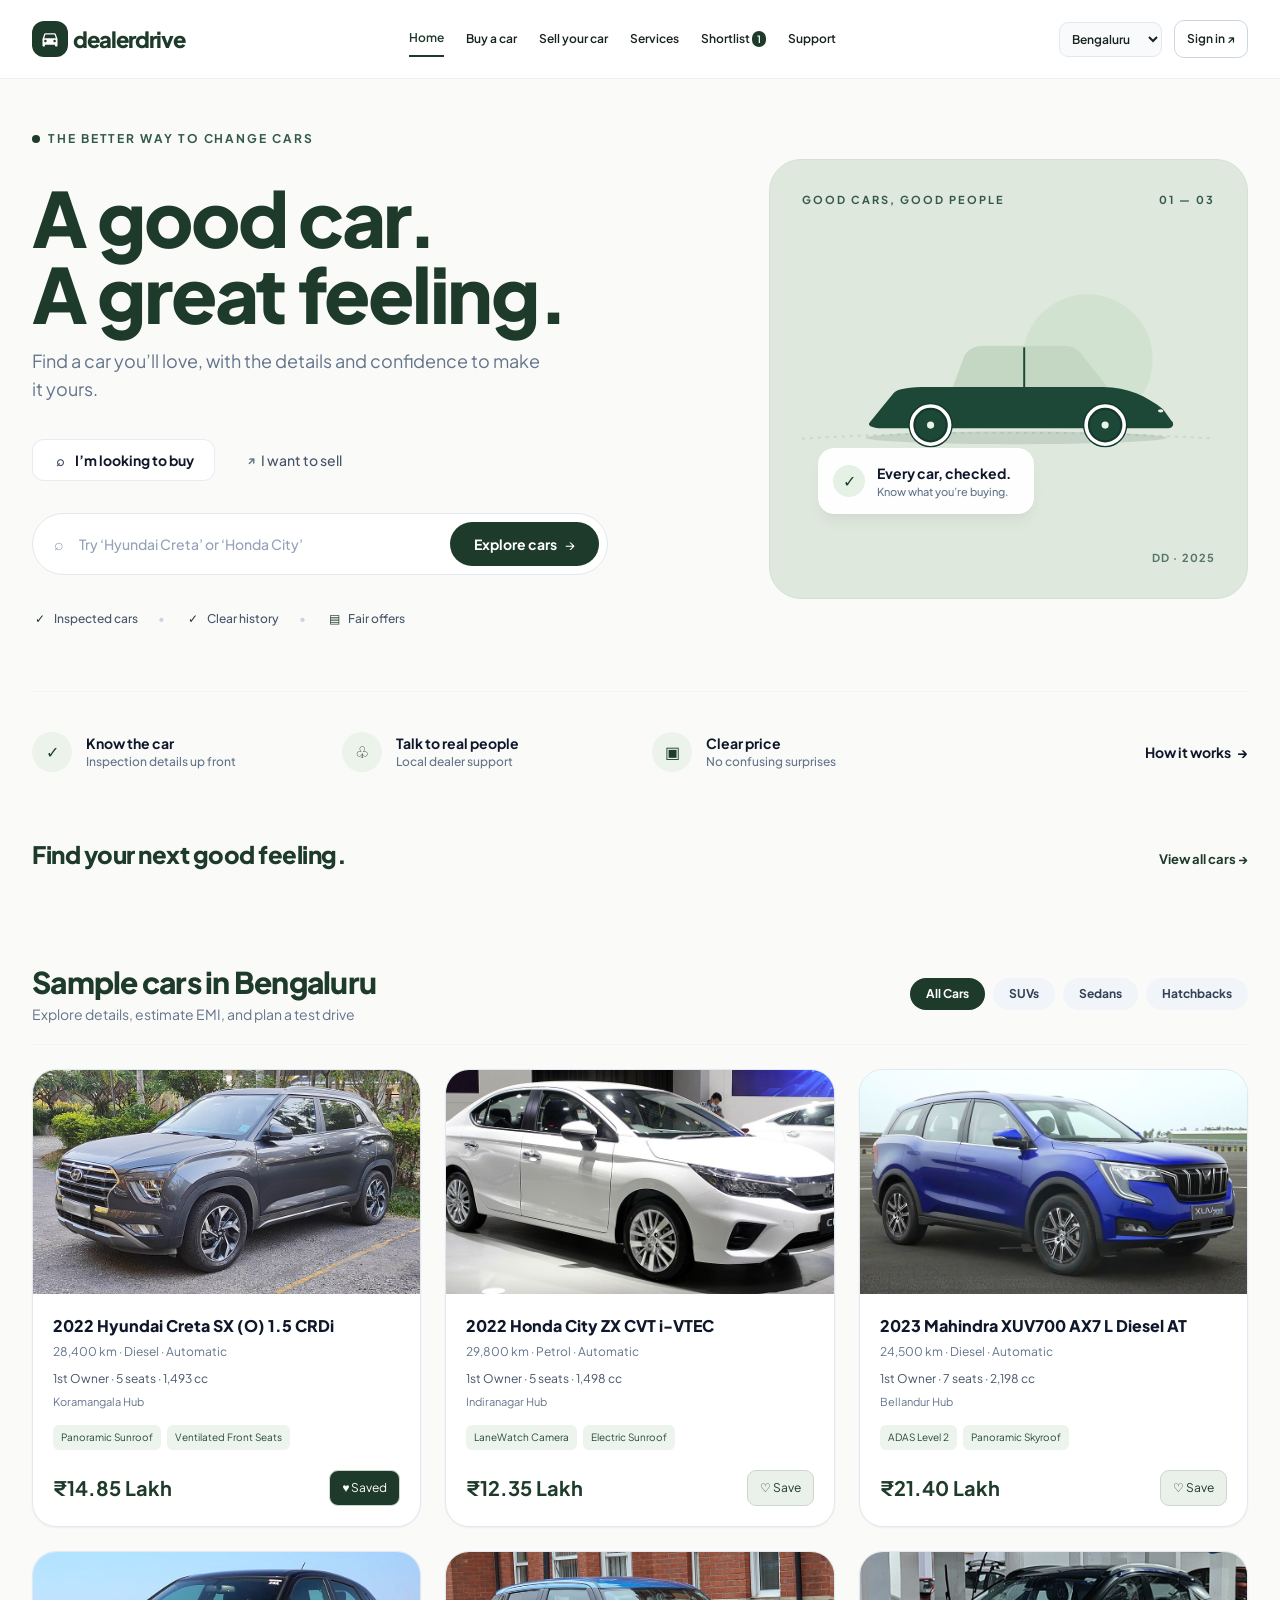
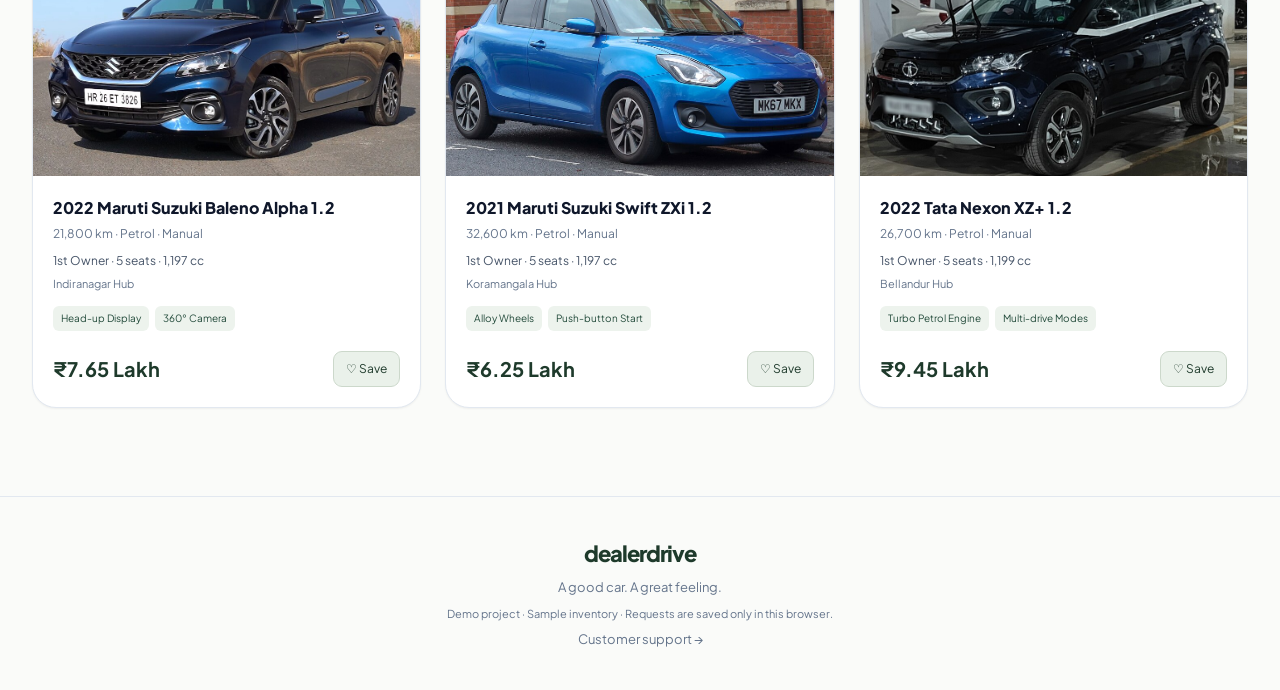
==== index.html @ 67813353 "Add DealerDrive website with vehicle inventory and photo galleries" ====
<!DOCTYPE html>
<html lang="en"><head><meta charset="UTF-8"><meta name="viewport" content="width=device-width, initial-scale=1.0"><title>A good car. A great feeling. — DealerDrive</title>
<link rel="stylesheet" href="css/utilities.css">
<link rel="preconnect" href="https://fonts.googleapis.com"><link href="https://fonts.googleapis.com/css2?family=Plus+Jakarta+Sans:wght@400;500;600;700;800&display=swap" rel="stylesheet">
<link rel="stylesheet" href="css/shared.css"><link rel="stylesheet" href="css/index.css">
<script defer src="js/data.js"></script><script defer src="js/shared.js"></script><script defer src="js/catalog.js"></script><script defer src="js/index.js"></script></head>
<body data-page="index"><a class="skip-link" href="#main">Skip to content</a><header class="site-header"><div class="header-inner"><a class="brand" href="index.html"><span class="brand-icon"><svg class="w-5 h-5 fill-current" viewBox="0 0 24 24">
            <path d="M18.92 6.01C18.72 5.42 18.16 5 17.5 5h-11c-.66 0-1.21.42-1.42 1.01L3 12v8c0 .55.45 1 1 1h1c.55 0 1-.45 1-1v-1h12v1c0 .55.45 1 1 1h1c.55 0 1-.45 1-1v-8l-2.08-5.99zM6.5 16c-.83 0-1.5-.67-1.5-1.5S5.67 13 6.5 13s1.5.67 1.5 1.5S7.33 16 6.5 16zm11 0c-.83 0-1.5-.67-1.5-1.5s.67-1.5 1.5-1.5 1.5.67 1.5 1.5-.67 1.5-1.5 1.5zM5 11l1.5-4.5h11L19 11H5z"/>
          </svg></span> dealerdrive</a><button id="menuToggle" class="menu-toggle" aria-label="Toggle navigation" aria-controls="mainNav" aria-expanded="false">☰</button><nav id="mainNav" aria-label="Main navigation"><a href="index.html" aria-current="page" >Home</a><a href="buy.html" >Buy a car</a><a href="sell.html" >Sell your car</a><a href="services.html" >Services</a><a href="shortlist.html" >Shortlist <span id="shortlistBadge">0</span></a><a href="support.html" >Support</a></nav><div class="header-actions"><label class="city-label"><span class="sr-only">Your city</span><select id="citySelect"><option>Bengaluru</option><option>Pune</option><option>Mumbai</option><option>Delhi NCR</option><option>Hyderabad</option></select></label><a class="profile-link" href="sign-in.html" id="profileLink">Sign in ↗</a></div></div></header>
<main id="main" class="flex-1 max-w-7xl w-full mx-auto px-4 sm:px-6 lg:px-8 py-8 sm:py-12 space-y-12 sm:space-y-16"><section id="heroSection" class="grid grid-cols-1 lg:grid-cols-12 gap-8 lg:gap-12 items-center">
    <div class="lg:col-span-7 space-y-6 sm:space-y-8">
      <div class="flex items-center gap-2 text-xs font-bold tracking-[0.16em] text-[#345A4B] uppercase">
        <span class="w-2 h-2 rounded-full bg-forest"></span>
        <span>THE BETTER WAY TO CHANGE CARS</span>
      </div>
      <div class="space-y-1">
        <h1 class="text-5xl sm:text-7xl lg:text-[76px] font-extrabold tracking-[-0.03em] text-forest leading-[1.05]">
          A good car.<br>A great feeling.
        </h1>
        <p class="text-slate-500 text-base sm:text-lg max-w-lg pt-3 font-normal leading-relaxed">
          Find a car you’ll love, with the details and confidence to make it yours.
        </p>
      </div>
      <div class="flex items-center gap-3 pt-1">
        <button id="pillBuy" data-href="buy.html" class="px-5 py-2.5 rounded-xl text-xs sm:text-sm font-bold bg-white text-slate-900 border border-slate-200/80 shadow-xs flex items-center gap-2 transition-all">
          <i data-lucide="search" class="w-3.5 h-3.5 text-slate-600"></i>
          <span>I’m looking to buy</span>
        </button>
        <button id="pillSell" data-href="sell.html" class="px-5 py-2.5 rounded-xl text-xs sm:text-sm font-medium text-slate-600 hover:text-slate-900 hover:bg-slate-100/80 flex items-center gap-1.5 transition-all">
          <span class="text-xs font-bold text-slate-500">↗</span>
          <span>I want to sell</span>
        </button>
      </div>
      <div class="max-w-xl">
        <div class="relative bg-white border border-slate-200 rounded-full p-2 pl-4 flex items-center shadow-xs focus-within:ring-2 focus-within:ring-forest/20 focus-within:border-forest transition-all">
          <i data-lucide="search" class="w-5 h-5 text-slate-400 mr-2.5 shrink-0"></i>
          <input type="text" id="heroSearchInput" placeholder="Try ‘Hyundai Creta’ or ‘Honda City’" class="w-full text-xs sm:text-sm bg-transparent outline-none placeholder:text-slate-400 text-slate-800 font-medium">
          <button data-action="executeSearch" class="bg-forest hover:bg-forest-dark text-white text-xs sm:text-sm font-bold px-5 sm:px-6 py-2.5 sm:py-3 rounded-full flex items-center gap-2 shrink-0 transition-all shadow-xs">
            <span>Explore cars</span>
            <span class="text-sm font-normal">→</span>
          </button>
        </div>
      </div>
      <div class="flex flex-wrap items-center gap-3 sm:gap-5 text-xs font-medium text-slate-600 pt-1">
        <div class="flex items-center gap-1.5"><i data-lucide="check-circle-2" class="w-4 h-4 text-forest"></i><span>Inspected cars</span></div>
        <span class="text-slate-300">•</span>
        <div class="flex items-center gap-1.5"><i data-lucide="check-circle-2" class="w-4 h-4 text-forest"></i><span>Clear history</span></div>
        <span class="text-slate-300">•</span>
        <div class="flex items-center gap-1.5"><i data-lucide="file-text" class="w-4 h-4 text-forest"></i><span>Fair offers</span></div>
      </div>
    </div>
    <div class="lg:col-span-5">
      <div class="relative bg-[#DEE8DD] rounded-[32px] p-6 sm:p-8 flex flex-col justify-between min-h-[380px] sm:min-h-[440px] overflow-hidden shadow-xs border border-[#D5E1D4]">
        <div class="flex items-center justify-between text-[11px] font-bold tracking-[0.18em] text-[#34594A] uppercase relative z-10">
          <span>GOOD CARS, GOOD PEOPLE</span>
          <span>01 — 03</span>
        </div>
        <div class="my-auto relative flex items-center justify-center py-6">
          <svg viewBox="0 0 520 280" class="w-full max-w-[480px] h-auto drop-shadow-xs" fill="none" xmlns="http://www.w3.org/2000/svg">
            <circle cx="360" cy="115" r="82" fill="#D2E2D1" />
            <path d="M0 215 Q260 200 520 215" stroke="#CBDAC9" stroke-width="2.5" stroke-dasharray="4 6" />
            <ellipse cx="270" cy="214" rx="190" ry="8" fill="#14382C" fill-opacity="0.12" />
            <path d="M85 195 L115 158 C120 152 135 150 160 150 L380 150 C410 150 435 162 455 178 L465 192 C470 196 468 202 460 202 L100 202 C90 202 82 199 85 195 Z" fill="#1D4838"/>
            <path d="M190 150 L205 110 C210 102 218 98 230 98 L330 98 C342 98 350 104 355 112 L385 150 Z" fill="#C4D7C3"/>
            <line x1="280" y1="100" x2="280" y2="150" stroke="#1D4838" stroke-width="2.5" />
            <ellipse cx="452" cy="180" rx="3.5" ry="2" fill="#E8F4E7" />
            <g transform="translate(162, 198)"><circle cx="0" cy="0" r="28" fill="#14382C" /><circle cx="0" cy="0" r="24" stroke="#FFFFFF" stroke-width="4.5" fill="none" /><circle cx="0" cy="0" r="19" fill="#1D4838" /><circle cx="0" cy="0" r="4.5" fill="#E8F4E7" /></g>
            <g transform="translate(382, 198)"><circle cx="0" cy="0" r="28" fill="#14382C" /><circle cx="0" cy="0" r="24" stroke="#FFFFFF" stroke-width="4.5" fill="none" /><circle cx="0" cy="0" r="19" fill="#1D4838" /><circle cx="0" cy="0" r="4.5" fill="#E8F4E7" /></g>
          </svg>
          <div class="absolute -bottom-2 sm:bottom-0 left-1 sm:left-4 bg-white/95 backdrop-blur-md rounded-2xl p-3 sm:p-3.5 shadow-lg shadow-black/5 border border-white flex items-center gap-3">
            <div class="w-8 h-8 rounded-full bg-[#E5F1E5] text-forest flex items-center justify-center shrink-0">
              <i data-lucide="check" class="w-4 h-4 stroke-[2.5]"></i>
            </div>
            <div class="pr-2">
              <div class="text-xs sm:text-sm font-bold text-slate-900 leading-tight">Every car, checked.</div>
              <div class="text-[11px] text-slate-500 font-medium leading-tight mt-0.5">Know what you’re buying.</div>
            </div>
          </div>
        </div>
        <div class="text-right text-[11px] font-bold tracking-widest text-[#34594A]/80 uppercase relative z-10">DD · 2025</div>
      </div>
    </div>
  </section><section class="border-t border-slate-100 pt-8 sm:pt-10">
    <div class="grid grid-cols-1 sm:grid-cols-2 lg:grid-cols-4 gap-6 items-center">
      <div class="flex items-center gap-3.5">
        <div class="w-10 h-10 rounded-full bg-[#EBF3EB] text-forest flex items-center justify-center shrink-0"><i data-lucide="check-circle" class="w-5 h-5 stroke-[2]"></i></div>
        <div><h4 class="text-sm font-bold text-slate-900 leading-snug">Know the car</h4><p class="text-xs text-slate-500 font-medium">Inspection details up front</p></div>
      </div>
      <div class="flex items-center gap-3.5">
        <div class="w-10 h-10 rounded-full bg-[#EBF3EB] text-forest flex items-center justify-center shrink-0"><i data-lucide="users" class="w-5 h-5 stroke-[2]"></i></div>
        <div><h4 class="text-sm font-bold text-slate-900 leading-snug">Talk to real people</h4><p class="text-xs text-slate-500 font-medium">Local dealer support</p></div>
      </div>
      <div class="flex items-center gap-3.5">
        <div class="w-10 h-10 rounded-full bg-[#EBF3EB] text-forest flex items-center justify-center shrink-0"><i data-lucide="wallet" class="w-5 h-5 stroke-[2]"></i></div>
        <div><h4 class="text-sm font-bold text-slate-900 leading-snug">Clear price</h4><p class="text-xs text-slate-500 font-medium">No confusing surprises</p></div>
      </div>
      <div class="lg:text-right">
        <button data-href="services.html" class="inline-flex items-center gap-1.5 text-xs sm:text-sm font-bold text-slate-900 hover:text-forest group cursor-pointer bg-transparent border-none">
          <span>How it works</span><span class="group-hover:translate-x-1 transition-transform">→</span>
        </button>
      </div>
    </div>
  </section><div class="section-heading"><h2>Find your next good feeling.</h2><a href="buy.html">View all cars →</a></div><section id="inventorySection" class="space-y-6 pt-4">
    <div class="flex flex-col md:flex-row md:items-center justify-between gap-4 border-b border-slate-100 pb-5">
      <div>
        <h2 class="text-2xl sm:text-3xl font-extrabold text-forest tracking-tight" id="catalogHeaderTitle">Sample cars in Bengaluru</h2>
        <p class="text-xs sm:text-sm text-slate-500 mt-1">Explore details, estimate EMI, and plan a test drive</p>
      </div>
      <div class="flex flex-wrap items-center gap-2">
        <button data-filter="All" class="body-filter-btn px-4 py-2 rounded-full text-xs font-bold bg-forest text-white transition-all shadow-xs" data-type="All">All Cars</button>
        <button data-filter="SUV" class="body-filter-btn px-4 py-2 rounded-full text-xs font-semibold bg-slate-100 text-slate-700 hover:bg-slate-200 transition-all" data-type="SUV">SUVs</button>
        <button data-filter="Sedan" class="body-filter-btn px-4 py-2 rounded-full text-xs font-semibold bg-slate-100 text-slate-700 hover:bg-slate-200 transition-all" data-type="Sedan">Sedans</button>
        <button data-filter="Hatchback" class="body-filter-btn px-4 py-2 rounded-full text-xs font-semibold bg-slate-100 text-slate-700 hover:bg-slate-200 transition-all" data-type="Hatchback">Hatchbacks</button>
      </div>
    </div>
    <div id="carsGrid" class="grid grid-cols-1 sm:grid-cols-2 lg:grid-cols-3 gap-6">
      <!-- Rendered by JavaScript -->
    </div>
  </section></main>
<footer><a class="brand" href="index.html">dealerdrive</a><p>A good car. A great feeling.</p><p class="demo-note">Demo project · Sample inventory · Requests are saved only in this browser.</p><a href="support.html">Customer support →</a></footer><div id="toastNotification" role="status" aria-live="polite" hidden></div></body></html>
---- css/utilities.css ----
/* Static utility CSS from the supplied design. */
*, ::before, ::after{--tw-border-spacing-x:0;--tw-border-spacing-y:0;--tw-translate-x:0;--tw-translate-y:0;--tw-rotate:0;--tw-skew-x:0;--tw-skew-y:0;--tw-scale-x:1;--tw-scale-y:1;--tw-pan-x: ;--tw-pan-y: ;--tw-pinch-zoom: ;--tw-scroll-snap-strictness:proximity;--tw-gradient-from-position: ;--tw-gradient-via-position: ;--tw-gradient-to-position: ;--tw-ordinal: ;--tw-slashed-zero: ;--tw-numeric-figure: ;--tw-numeric-spacing: ;--tw-numeric-fraction: ;--tw-ring-inset: ;--tw-ring-offset-width:0px;--tw-ring-offset-color:#fff;--tw-ring-color:rgb(59 130 246 / 0.5);--tw-ring-offset-shadow:0 0 #0000;--tw-ring-shadow:0 0 #0000;--tw-shadow:0 0 #0000;--tw-shadow-colored:0 0 #0000;--tw-blur: ;--tw-brightness: ;--tw-contrast: ;--tw-grayscale: ;--tw-hue-rotate: ;--tw-invert: ;--tw-saturate: ;--tw-sepia: ;--tw-drop-shadow: ;--tw-backdrop-blur: ;--tw-backdrop-brightness: ;--tw-backdrop-contrast: ;--tw-backdrop-grayscale: ;--tw-backdrop-hue-rotate: ;--tw-backdrop-invert: ;--tw-backdrop-opacity: ;--tw-backdrop-saturate: ;--tw-backdrop-sepia: ;--tw-contain-size: ;--tw-contain-layout: ;--tw-contain-paint: ;--tw-contain-style: }
::backdrop{--tw-border-spacing-x:0;--tw-border-spacing-y:0;--tw-translate-x:0;--tw-translate-y:0;--tw-rotate:0;--tw-skew-x:0;--tw-skew-y:0;--tw-scale-x:1;--tw-scale-y:1;--tw-pan-x: ;--tw-pan-y: ;--tw-pinch-zoom: ;--tw-scroll-snap-strictness:proximity;--tw-gradient-from-position: ;--tw-gradient-via-position: ;--tw-gradient-to-position: ;--tw-ordinal: ;--tw-slashed-zero: ;--tw-numeric-figure: ;--tw-numeric-spacing: ;--tw-numeric-fraction: ;--tw-ring-inset: ;--tw-ring-offset-width:0px;--tw-ring-offset-color:#fff;--tw-ring-color:rgb(59 130 246 / 0.5);--tw-ring-offset-shadow:0 0 #0000;--tw-ring-shadow:0 0 #0000;--tw-shadow:0 0 #0000;--tw-shadow-colored:0 0 #0000;--tw-blur: ;--tw-brightness: ;--tw-contrast: ;--tw-grayscale: ;--tw-hue-rotate: ;--tw-invert: ;--tw-saturate: ;--tw-sepia: ;--tw-drop-shadow: ;--tw-backdrop-blur: ;--tw-backdrop-brightness: ;--tw-backdrop-contrast: ;--tw-backdrop-grayscale: ;--tw-backdrop-hue-rotate: ;--tw-backdrop-invert: ;--tw-backdrop-opacity: ;--tw-backdrop-saturate: ;--tw-backdrop-sepia: ;--tw-contain-size: ;--tw-contain-layout: ;--tw-contain-paint: ;--tw-contain-style: }
*,::after,::before{box-sizing:border-box;border-width:0;border-style:solid;border-color:#e5e7eb}
::after,::before{--tw-content:''}
:host,html{line-height:1.5;-webkit-text-size-adjust:100%;-moz-tab-size:4;tab-size:4;font-family:"Plus Jakarta Sans", sans-serif;font-feature-settings:normal;font-variation-settings:normal;-webkit-tap-highlight-color:transparent}
body{margin:0;line-height:inherit}
hr{height:0;color:inherit;border-top-width:1px}
abbr:where([title]){-webkit-text-decoration:underline dotted;text-decoration:underline dotted}
h1,h2,h3,h4,h5,h6{font-size:inherit;font-weight:inherit}
a{color:inherit;text-decoration:inherit}
b,strong{font-weight:bolder}
code,kbd,pre,samp{font-family:ui-monospace, SFMono-Regular, Menlo, Monaco, Consolas, "Liberation Mono", "Courier New", monospace;font-feature-settings:normal;font-variation-settings:normal;font-size:1em}
small{font-size:80%}
sub,sup{font-size:75%;line-height:0;position:relative;vertical-align:baseline}
sub{bottom:-.25em}
sup{top:-.5em}
table{text-indent:0;border-color:inherit;border-collapse:collapse}
button,input,optgroup,select,textarea{font-family:inherit;font-feature-settings:inherit;font-variation-settings:inherit;font-size:100%;font-weight:inherit;line-height:inherit;letter-spacing:inherit;color:inherit;margin:0;padding:0}
button,select{text-transform:none}
button,input:where([type=button]),input:where([type=reset]),input:where([type=submit]){-webkit-appearance:button;background-color:transparent;background-image:none}
:-moz-focusring{outline:auto}
:-moz-ui-invalid{box-shadow:none}
progress{vertical-align:baseline}
::-webkit-inner-spin-button,::-webkit-outer-spin-button{height:auto}
[type=search]{-webkit-appearance:textfield;outline-offset:-2px}
::-webkit-search-decoration{-webkit-appearance:none}
::-webkit-file-upload-button{-webkit-appearance:button;font:inherit}
summary{display:list-item}
blockquote,dd,dl,figure,h1,h2,h3,h4,h5,h6,hr,p,pre{margin:0}
fieldset{margin:0;padding:0}
legend{padding:0}
menu,ol,ul{list-style:none;margin:0;padding:0}
dialog{padding:0}
textarea{resize:vertical}
input::placeholder,textarea::placeholder{opacity:1;color:#9ca3af}
[role=button],button{cursor:pointer}
:disabled{cursor:default}
audio,canvas,embed,iframe,img,object,svg,video{display:block;vertical-align:middle}
img,video{max-width:100%;height:auto}
[hidden]:where(:not([hidden=until-found])){display:none}
.sr-only{position:absolute;width:1px;height:1px;padding:0;margin:-1px;overflow:hidden;clip:rect(0, 0, 0, 0);white-space:nowrap;border-width:0}
.absolute{position:absolute}
.relative{position:relative}
.-bottom-2{bottom:-0.5rem}
.left-1{left:0.25rem}
.z-10{z-index:10}
.mx-auto{margin-left:auto;margin-right:auto}
.my-auto{margin-top:auto;margin-bottom:auto}
.mr-2\.5{margin-right:0.625rem}
.mt-0\.5{margin-top:0.125rem}
.mt-1{margin-top:0.25rem}
.mt-1\.5{margin-top:0.375rem}
.flex{display:flex}
.inline-flex{display:inline-flex}
.grid{display:grid}
.h-10{height:2.5rem}
.h-2{height:0.5rem}
.h-3\.5{height:0.875rem}
.h-4{height:1rem}
.h-5{height:1.25rem}
.h-8{height:2rem}
.h-auto{height:auto}
.min-h-\[380px\]{min-height:380px}
.w-10{width:2.5rem}
.w-2{width:0.5rem}
.w-3\.5{width:0.875rem}
.w-4{width:1rem}
.w-5{width:1.25rem}
.w-8{width:2rem}
.w-full{width:100%}
.max-w-7xl{max-width:80rem}
.max-w-\[480px\]{max-width:480px}
.max-w-lg{max-width:32rem}
.max-w-xl{max-width:36rem}
.flex-1{flex:1 1 0%}
.shrink-0{flex-shrink:0}
.cursor-pointer{cursor:pointer}
.grid-cols-1{grid-template-columns:repeat(1, minmax(0, 1fr))}
.flex-col{flex-direction:column}
.flex-wrap{flex-wrap:wrap}
.items-center{align-items:center}
.justify-center{justify-content:center}
.justify-between{justify-content:space-between}
.gap-1\.5{gap:0.375rem}
.gap-2{gap:0.5rem}
.gap-3{gap:0.75rem}
.gap-3\.5{gap:0.875rem}
.gap-4{gap:1rem}
.gap-6{gap:1.5rem}
.gap-8{gap:2rem}
.space-y-1 > :not([hidden]) ~ :not([hidden]){--tw-space-y-reverse:0;margin-top:calc(0.25rem * calc(1 - var(--tw-space-y-reverse)));margin-bottom:calc(0.25rem * var(--tw-space-y-reverse))}
.space-y-12 > :not([hidden]) ~ :not([hidden]){--tw-space-y-reverse:0;margin-top:calc(3rem * calc(1 - var(--tw-space-y-reverse)));margin-bottom:calc(3rem * var(--tw-space-y-reverse))}
.space-y-6 > :not([hidden]) ~ :not([hidden]){--tw-space-y-reverse:0;margin-top:calc(1.5rem * calc(1 - var(--tw-space-y-reverse)));margin-bottom:calc(1.5rem * var(--tw-space-y-reverse))}
.overflow-hidden{overflow:hidden}
.rounded-2xl{border-radius:1rem}
.rounded-\[32px\]{border-radius:32px}
.rounded-full{border-radius:9999px}
.rounded-xl{border-radius:0.75rem}
.rounded-\[24px\]{border-radius:24px}
.border{border-width:1px}
.border-b{border-bottom-width:1px}
.border-t{border-top-width:1px}
.border-none{border-style:none}
.border-\[\#D5E1D4\]{--tw-border-opacity:1;border-color:rgb(213 225 212 / var(--tw-border-opacity, 1))}
.border-slate-100{--tw-border-opacity:1;border-color:rgb(241 245 249 / var(--tw-border-opacity, 1))}
.border-slate-200{--tw-border-opacity:1;border-color:rgb(226 232 240 / var(--tw-border-opacity, 1))}
.border-slate-200\/80{border-color:rgb(226 232 240 / 0.8)}
.border-white{--tw-border-opacity:1;border-color:rgb(255 255 255 / var(--tw-border-opacity, 1))}
.bg-\[\#DEE8DD\]{--tw-bg-opacity:1;background-color:rgb(222 232 221 / var(--tw-bg-opacity, 1))}
.bg-\[\#E5F1E5\]{--tw-bg-opacity:1;background-color:rgb(229 241 229 / var(--tw-bg-opacity, 1))}
.bg-\[\#EBF3EB\]{--tw-bg-opacity:1;background-color:rgb(235 243 235 / var(--tw-bg-opacity, 1))}
.bg-forest{--tw-bg-opacity:1;background-color:rgb(30 58 43 / var(--tw-bg-opacity, 1))}
.bg-slate-100{--tw-bg-opacity:1;background-color:rgb(241 245 249 / var(--tw-bg-opacity, 1))}
.bg-transparent{background-color:transparent}
.bg-white{--tw-bg-opacity:1;background-color:rgb(255 255 255 / var(--tw-bg-opacity, 1))}
.bg-white\/95{background-color:rgb(255 255 255 / 0.95)}
.stroke-\[2\.5\]{stroke-width:2.5}
.stroke-\[2\]{stroke-width:2}
.p-2{padding:0.5rem}
.p-3{padding:0.75rem}
.p-6{padding:1.5rem}
.p-5{padding:1.25rem}
.px-4{padding-left:1rem;padding-right:1rem}
.px-5{padding-left:1.25rem;padding-right:1.25rem}
.py-2{padding-top:0.5rem;padding-bottom:0.5rem}
.py-2\.5{padding-top:0.625rem;padding-bottom:0.625rem}
.py-6{padding-top:1.5rem;padding-bottom:1.5rem}
.py-8{padding-top:2rem;padding-bottom:2rem}
.pb-5{padding-bottom:1.25rem}
.pl-4{padding-left:1rem}
.pr-2{padding-right:0.5rem}
.pt-1{padding-top:0.25rem}
.pt-3{padding-top:0.75rem}
.pt-4{padding-top:1rem}
.pt-8{padding-top:2rem}
.text-right{text-align:right}
.text-2xl{font-size:1.5rem;line-height:2rem}
.text-5xl{font-size:3rem;line-height:1}
.text-\[11px\]{font-size:11px}
.text-base{font-size:1rem;line-height:1.5rem}
.text-sm{font-size:0.875rem;line-height:1.25rem}
.text-xs{font-size:0.75rem;line-height:1rem}
.text-xl{font-size:1.25rem;line-height:1.75rem}
.font-bold{font-weight:700}
.font-extrabold{font-weight:800}
.font-medium{font-weight:500}
.font-normal{font-weight:400}
.font-semibold{font-weight:600}
.uppercase{text-transform:uppercase}
.leading-\[1\.05\]{line-height:1.05}
.leading-relaxed{line-height:1.625}
.leading-snug{line-height:1.375}
.leading-tight{line-height:1.25}
.tracking-\[-0\.03em\]{letter-spacing:-0.03em}
.tracking-\[0\.16em\]{letter-spacing:0.16em}
.tracking-\[0\.18em\]{letter-spacing:0.18em}
.tracking-tight{letter-spacing:-0.025em}
.tracking-widest{letter-spacing:0.1em}
.text-\[\#34594A\]{--tw-text-opacity:1;color:rgb(52 89 74 / var(--tw-text-opacity, 1))}
.text-\[\#34594A\]\/80{color:rgb(52 89 74 / 0.8)}
.text-\[\#345A4B\]{--tw-text-opacity:1;color:rgb(52 90 75 / var(--tw-text-opacity, 1))}
.text-forest{--tw-text-opacity:1;color:rgb(30 58 43 / var(--tw-text-opacity, 1))}
.text-slate-300{--tw-text-opacity:1;color:rgb(203 213 225 / var(--tw-text-opacity, 1))}
.text-slate-400{--tw-text-opacity:1;color:rgb(148 163 184 / var(--tw-text-opacity, 1))}
.text-slate-500{--tw-text-opacity:1;color:rgb(100 116 139 / var(--tw-text-opacity, 1))}
.text-slate-600{--tw-text-opacity:1;color:rgb(71 85 105 / var(--tw-text-opacity, 1))}
.text-slate-700{--tw-text-opacity:1;color:rgb(51 65 85 / var(--tw-text-opacity, 1))}
.text-slate-800{--tw-text-opacity:1;color:rgb(30 41 59 / var(--tw-text-opacity, 1))}
.text-slate-900{--tw-text-opacity:1;color:rgb(15 23 42 / var(--tw-text-opacity, 1))}
.text-white{--tw-text-opacity:1;color:rgb(255 255 255 / var(--tw-text-opacity, 1))}
.shadow-lg{--tw-shadow:0 10px 15px -3px rgb(0 0 0 / 0.1), 0 4px 6px -4px rgb(0 0 0 / 0.1);--tw-shadow-colored:0 10px 15px -3px var(--tw-shadow-color), 0 4px 6px -4px var(--tw-shadow-color);box-shadow:var(--tw-ring-offset-shadow, 0 0 #0000), var(--tw-ring-shadow, 0 0 #0000), var(--tw-shadow)}
.shadow-sm{--tw-shadow:0 1px 2px 0 rgb(0 0 0 / 0.05);--tw-shadow-colored:0 1px 2px 0 var(--tw-shadow-color);box-shadow:var(--tw-ring-offset-shadow, 0 0 #0000), var(--tw-ring-shadow, 0 0 #0000), var(--tw-shadow)}
.shadow-black\/5{--tw-shadow-color:rgb(0 0 0 / 0.05);--tw-shadow:var(--tw-shadow-colored)}
.outline-none{outline:2px solid transparent;outline-offset:2px}
.backdrop-blur-md{--tw-backdrop-blur:blur(12px);-webkit-backdrop-filter:var(--tw-backdrop-blur) var(--tw-backdrop-brightness) var(--tw-backdrop-contrast) var(--tw-backdrop-grayscale) var(--tw-backdrop-hue-rotate) var(--tw-backdrop-invert) var(--tw-backdrop-opacity) var(--tw-backdrop-saturate) var(--tw-backdrop-sepia);backdrop-filter:var(--tw-backdrop-blur) var(--tw-backdrop-brightness) var(--tw-backdrop-contrast) var(--tw-backdrop-grayscale) var(--tw-backdrop-hue-rotate) var(--tw-backdrop-invert) var(--tw-backdrop-opacity) var(--tw-backdrop-saturate) var(--tw-backdrop-sepia)}
.transition-all{transition-property:all;transition-timing-function:cubic-bezier(0.4, 0, 0.2, 1);transition-duration:150ms}
.transition-transform{transition-property:transform;transition-timing-function:cubic-bezier(0.4, 0, 0.2, 1);transition-duration:150ms}
.placeholder\:text-slate-400::placeholder{--tw-text-opacity:1;color:rgb(148 163 184 / var(--tw-text-opacity, 1))}
.focus-within\:border-forest:focus-within{--tw-border-opacity:1;border-color:rgb(30 58 43 / var(--tw-border-opacity, 1))}
.focus-within\:ring-2:focus-within{--tw-ring-offset-shadow:var(--tw-ring-inset) 0 0 0 var(--tw-ring-offset-width) var(--tw-ring-offset-color);--tw-ring-shadow:var(--tw-ring-inset) 0 0 0 calc(2px + var(--tw-ring-offset-width)) var(--tw-ring-color);box-shadow:var(--tw-ring-offset-shadow), var(--tw-ring-shadow), var(--tw-shadow, 0 0 #0000)}
.focus-within\:ring-forest\/20:focus-within{--tw-ring-color:rgb(30 58 43 / 0.2)}
.hover\:bg-forest-dark:hover{--tw-bg-opacity:1;background-color:rgb(20 39 29 / var(--tw-bg-opacity, 1))}
.hover\:bg-slate-100\/80:hover{background-color:rgb(241 245 249 / 0.8)}
.hover\:bg-slate-200:hover{--tw-bg-opacity:1;background-color:rgb(226 232 240 / var(--tw-bg-opacity, 1))}
.hover\:text-forest:hover{--tw-text-opacity:1;color:rgb(30 58 43 / var(--tw-text-opacity, 1))}
.hover\:text-slate-900:hover{--tw-text-opacity:1;color:rgb(15 23 42 / var(--tw-text-opacity, 1))}
.hover\:shadow-xl:hover{--tw-shadow:0 20px 25px -5px rgb(0 0 0 / 0.1), 0 8px 10px -6px rgb(0 0 0 / 0.1);--tw-shadow-colored:0 20px 25px -5px var(--tw-shadow-color), 0 8px 10px -6px var(--tw-shadow-color);box-shadow:var(--tw-ring-offset-shadow, 0 0 #0000), var(--tw-ring-shadow, 0 0 #0000), var(--tw-shadow)}
.group:hover .group-hover\:translate-x-1{--tw-translate-x:0.25rem;transform:translate(var(--tw-translate-x), var(--tw-translate-y)) rotate(var(--tw-rotate)) skewX(var(--tw-skew-x)) skewY(var(--tw-skew-y)) scaleX(var(--tw-scale-x)) scaleY(var(--tw-scale-y))}
.mb-3{margin-bottom:0.75rem}
.mb-5{margin-bottom:1.25rem}
.hidden{display:none}
.h-12{height:3rem}
.w-12{width:3rem}
.rounded-3xl{border-radius:1.5rem}
.px-6{padding-left:1.5rem;padding-right:1.5rem}
.py-20{padding-top:5rem;padding-bottom:5rem}
.pb-4{padding-bottom:1rem}
.pt-2{padding-top:0.5rem}
.text-center{text-align:center}
.mb-1{margin-bottom:0.25rem}
.mb-2{margin-bottom:0.5rem}
.block{display:block}
.max-w-3xl{max-width:48rem}
.max-w-md{max-width:28rem}
.grid-cols-3{grid-template-columns:repeat(3, minmax(0, 1fr))}
.space-y-2 > :not([hidden]) ~ :not([hidden]){--tw-space-y-reverse:0;margin-top:calc(0.5rem * calc(1 - var(--tw-space-y-reverse)));margin-bottom:calc(0.5rem * var(--tw-space-y-reverse))}
.space-y-5 > :not([hidden]) ~ :not([hidden]){--tw-space-y-reverse:0;margin-top:calc(1.25rem * calc(1 - var(--tw-space-y-reverse)));margin-bottom:calc(1.25rem * var(--tw-space-y-reverse))}
.rounded{border-radius:0.25rem}
.border-2{border-width:2px}
.border-forest{--tw-border-opacity:1;border-color:rgb(30 58 43 / var(--tw-border-opacity, 1))}
.bg-\[\#E6F0E6\]{--tw-bg-opacity:1;background-color:rgb(230 240 230 / var(--tw-bg-opacity, 1))}
.bg-emerald-100{--tw-bg-opacity:1;background-color:rgb(209 250 229 / var(--tw-bg-opacity, 1))}
.bg-slate-50{--tw-bg-opacity:1;background-color:rgb(248 250 252 / var(--tw-bg-opacity, 1))}
.bg-white\/80{background-color:rgb(255 255 255 / 0.8)}
.p-4{padding:1rem}
.px-2\.5{padding-left:0.625rem;padding-right:0.625rem}
.px-3{padding-left:0.75rem;padding-right:0.75rem}
.px-3\.5{padding-left:0.875rem;padding-right:0.875rem}
.py-1{padding-top:0.25rem;padding-bottom:0.25rem}
.py-3{padding-top:0.75rem;padding-bottom:0.75rem}
.py-3\.5{padding-top:0.875rem;padding-bottom:0.875rem}
.text-3xl{font-size:1.875rem;line-height:2.25rem}
.text-\[10px\]{font-size:10px}
.tracking-wider{letter-spacing:0.05em}
.text-emerald-800{--tw-text-opacity:1;color:rgb(6 95 70 / var(--tw-text-opacity, 1))}
.accent-forest{accent-color:#1E3A2B}
.shadow-md{--tw-shadow:0 4px 6px -1px rgb(0 0 0 / 0.1), 0 2px 4px -2px rgb(0 0 0 / 0.1);--tw-shadow-colored:0 4px 6px -1px var(--tw-shadow-color), 0 2px 4px -2px var(--tw-shadow-color);box-shadow:var(--tw-ring-offset-shadow, 0 0 #0000), var(--tw-ring-shadow, 0 0 #0000), var(--tw-shadow)}
.backdrop-blur-sm{--tw-backdrop-blur:blur(4px);-webkit-backdrop-filter:var(--tw-backdrop-blur) var(--tw-backdrop-brightness) var(--tw-backdrop-contrast) var(--tw-backdrop-grayscale) var(--tw-backdrop-hue-rotate) var(--tw-backdrop-invert) var(--tw-backdrop-opacity) var(--tw-backdrop-saturate) var(--tw-backdrop-sepia);backdrop-filter:var(--tw-backdrop-blur) var(--tw-backdrop-brightness) var(--tw-backdrop-contrast) var(--tw-backdrop-grayscale) var(--tw-backdrop-hue-rotate) var(--tw-backdrop-invert) var(--tw-backdrop-opacity) var(--tw-backdrop-saturate) var(--tw-backdrop-sepia)}
.transition-colors{transition-property:color, background-color, border-color, fill, stroke, -webkit-text-decoration-color;transition-property:color, background-color, border-color, text-decoration-color, fill, stroke;transition-property:color, background-color, border-color, text-decoration-color, fill, stroke, -webkit-text-decoration-color;transition-timing-function:cubic-bezier(0.4, 0, 0.2, 1);transition-duration:150ms}
.hover\:bg-slate-100:hover{--tw-bg-opacity:1;background-color:rgb(241 245 249 / var(--tw-bg-opacity, 1))}
.space-y-3 > :not([hidden]) ~ :not([hidden]){--tw-space-y-reverse:0;margin-top:calc(0.75rem * calc(1 - var(--tw-space-y-reverse)));margin-bottom:calc(0.75rem * var(--tw-space-y-reverse))}
.space-y-4 > :not([hidden]) ~ :not([hidden]){--tw-space-y-reverse:0;margin-top:calc(1rem * calc(1 - var(--tw-space-y-reverse)));margin-bottom:calc(1rem * var(--tw-space-y-reverse))}
.p-3\.5{padding:0.875rem}
.pt-6{padding-top:1.5rem}
.inset-0{inset:0px}
.bottom-4{bottom:1rem}
.left-6{left:1.5rem}
.right-6{right:1.5rem}
.mb-2\.5{margin-bottom:0.625rem}
.h-64{height:16rem}
.h-9{height:2.25rem}
.h-full{height:100%}
.w-9{width:2.25rem}
.items-end{align-items:flex-end}
.rounded-\[28px\]{border-radius:28px}
.border-\[\#D7E8D7\]{--tw-border-opacity:1;border-color:rgb(215 232 215 / var(--tw-border-opacity, 1))}
.bg-slate-900{--tw-bg-opacity:1;background-color:rgb(15 23 42 / var(--tw-bg-opacity, 1))}
.bg-gradient-to-t{background-image:linear-gradient(to top, var(--tw-gradient-stops))}
.from-black\/80{--tw-gradient-from:rgb(0 0 0 / 0.8) var(--tw-gradient-from-position);--tw-gradient-to:rgb(0 0 0 / 0) var(--tw-gradient-to-position);--tw-gradient-stops:var(--tw-gradient-from), var(--tw-gradient-to)}
.via-transparent{--tw-gradient-to:rgb(0 0 0 / 0)  var(--tw-gradient-to-position);--tw-gradient-stops:var(--tw-gradient-from), transparent var(--tw-gradient-via-position), var(--tw-gradient-to)}
.to-transparent{--tw-gradient-to:transparent var(--tw-gradient-to-position)}
.object-cover{object-fit:cover}
.shadow-2xl{--tw-shadow:0 25px 50px -12px rgb(0 0 0 / 0.25);--tw-shadow-colored:0 25px 50px -12px var(--tw-shadow-color);box-shadow:var(--tw-ring-offset-shadow, 0 0 #0000), var(--tw-ring-shadow, 0 0 #0000), var(--tw-shadow)}
.hover\:bg-slate-50:hover{--tw-bg-opacity:1;background-color:rgb(248 250 252 / var(--tw-bg-opacity, 1))}
@media (min-width: 640px){.sm\:bottom-0{bottom:0px}.sm\:left-4{left:1rem}.sm\:min-h-\[440px\]{min-height:440px}.sm\:grid-cols-2{grid-template-columns:repeat(2, minmax(0, 1fr))}.sm\:gap-5{gap:1.25rem}.sm\:space-y-16 > :not([hidden]) ~ :not([hidden]){--tw-space-y-reverse:0;margin-top:calc(4rem * calc(1 - var(--tw-space-y-reverse)));margin-bottom:calc(4rem * var(--tw-space-y-reverse))}.sm\:space-y-8 > :not([hidden]) ~ :not([hidden]){--tw-space-y-reverse:0;margin-top:calc(2rem * calc(1 - var(--tw-space-y-reverse)));margin-bottom:calc(2rem * var(--tw-space-y-reverse))}.sm\:p-3\.5{padding:0.875rem}.sm\:p-8{padding:2rem}.sm\:px-6{padding-left:1.5rem;padding-right:1.5rem}.sm\:py-12{padding-top:3rem;padding-bottom:3rem}.sm\:py-3{padding-top:0.75rem;padding-bottom:0.75rem}.sm\:pt-10{padding-top:2.5rem}.sm\:text-3xl{font-size:1.875rem;line-height:2.25rem}.sm\:text-7xl{font-size:4.5rem;line-height:1}.sm\:text-lg{font-size:1.125rem;line-height:1.75rem}.sm\:text-sm{font-size:0.875rem;line-height:1.25rem}}
@media (min-width: 640px){.sm\:grid-cols-2{grid-template-columns:repeat(2, minmax(0, 1fr))}.sm\:space-y-16 > :not([hidden]) ~ :not([hidden]){--tw-space-y-reverse:0;margin-top:calc(4rem * calc(1 - var(--tw-space-y-reverse)));margin-bottom:calc(4rem * var(--tw-space-y-reverse))}.sm\:px-6{padding-left:1.5rem;padding-right:1.5rem}.sm\:py-12{padding-top:3rem;padding-bottom:3rem}}
@media (min-width: 640px){.sm\:grid-cols-2{grid-template-columns:repeat(2, minmax(0, 1fr))}.sm\:space-y-16 > :not([hidden]) ~ :not([hidden]){--tw-space-y-reverse:0;margin-top:calc(4rem * calc(1 - var(--tw-space-y-reverse)));margin-bottom:calc(4rem * var(--tw-space-y-reverse))}.sm\:p-8{padding:2rem}.sm\:px-6{padding-left:1.5rem;padding-right:1.5rem}.sm\:py-12{padding-top:3rem;padding-bottom:3rem}.sm\:text-3xl{font-size:1.875rem;line-height:2.25rem}.sm\:text-sm{font-size:0.875rem;line-height:1.25rem}}
@media (min-width: 640px){.sm\:space-y-16 > :not([hidden]) ~ :not([hidden]){--tw-space-y-reverse:0;margin-top:calc(4rem * calc(1 - var(--tw-space-y-reverse)));margin-bottom:calc(4rem * var(--tw-space-y-reverse))}.sm\:px-6{padding-left:1.5rem;padding-right:1.5rem}.sm\:py-12{padding-top:3rem;padding-bottom:3rem}}
@media (min-width: 640px){.sm\:grid-cols-2{grid-template-columns:repeat(2, minmax(0, 1fr))}.sm\:space-y-16 > :not([hidden]) ~ :not([hidden]){--tw-space-y-reverse:0;margin-top:calc(4rem * calc(1 - var(--tw-space-y-reverse)));margin-bottom:calc(4rem * var(--tw-space-y-reverse))}.sm\:p-8{padding:2rem}.sm\:px-6{padding-left:1.5rem;padding-right:1.5rem}.sm\:py-12{padding-top:3rem;padding-bottom:3rem}.sm\:text-sm{font-size:0.875rem;line-height:1.25rem}}
@media (min-width: 640px){.sm\:h-72{height:18rem}.sm\:grid-cols-2{grid-template-columns:repeat(2, minmax(0, 1fr))}.sm\:space-y-16 > :not([hidden]) ~ :not([hidden]){--tw-space-y-reverse:0;margin-top:calc(4rem * calc(1 - var(--tw-space-y-reverse)));margin-bottom:calc(4rem * var(--tw-space-y-reverse))}.sm\:p-8{padding:2rem}.sm\:px-6{padding-left:1.5rem;padding-right:1.5rem}.sm\:py-12{padding-top:3rem;padding-bottom:3rem}}
@media (min-width: 768px){.md\:flex-row{flex-direction:row}.md\:items-center{align-items:center}}
@media (min-width: 1024px){.lg\:col-span-5{grid-column:span 5 / span 5}.lg\:col-span-7{grid-column:span 7 / span 7}.lg\:grid-cols-12{grid-template-columns:repeat(12, minmax(0, 1fr))}.lg\:grid-cols-3{grid-template-columns:repeat(3, minmax(0, 1fr))}.lg\:grid-cols-4{grid-template-columns:repeat(4, minmax(0, 1fr))}.lg\:gap-12{gap:3rem}.lg\:px-8{padding-left:2rem;padding-right:2rem}.lg\:text-right{text-align:right}.lg\:text-\[76px\]{font-size:76px}}
@media (min-width: 1024px){.lg\:grid-cols-3{grid-template-columns:repeat(3, minmax(0, 1fr))}.lg\:px-8{padding-left:2rem;padding-right:2rem}}
@media (min-width: 1024px){.lg\:px-8{padding-left:2rem;padding-right:2rem}}
---- css/shared.css ----
/* DealerDrive design system. Original Tailwind utilities are loaded by each page. */
:root{--forest:#1e3a2b;--sage:#dee8dd;--ink:#18231c;--muted:#64748b;--line:#e2e8f0}*{box-sizing:border-box}body{margin:0;min-height:100vh;display:flex;flex-direction:column;background:#fafbf9;color:var(--ink);font-family:'Plus Jakarta Sans',sans-serif}a{color:inherit;text-decoration:none}button,input,select,textarea{font:inherit}button,a,select,input[type=range]{touch-action:manipulation}button{cursor:pointer}a:focus-visible,button:focus-visible,input:focus-visible,select:focus-visible,textarea:focus-visible{outline:3px solid #6b9b79;outline-offset:4px}main{max-width:1280px;width:100%;margin:auto;padding:48px 32px}main>section+section{margin-top:48px}.hidden,[hidden]{display:none!important}.site-header{position:sticky;top:0;background:#fffffff5;backdrop-filter:blur(12px);border-bottom:1px solid #eef1ec;z-index:40}.header-inner{max-width:1280px;margin:auto;padding:20px 32px;display:flex;align-items:center;gap:24px;justify-content:space-between}.brand{font-size:22px;letter-spacing:-1px;font-weight:800;color:var(--forest);white-space:nowrap}.brand span{background:var(--forest);color:white;padding:5px 9px;border-radius:12px;margin-right:5px}.header-inner nav{display:flex;gap:22px;align-items:center;font-size:12px;font-weight:600;white-space:nowrap}nav a{padding:8px 0}nav a[aria-current]{border-bottom:2px solid var(--forest);color:var(--forest)}#shortlistBadge{background:var(--forest);color:white;border-radius:50px;padding:2px 5px;font-size:10px}.header-actions{display:flex;align-items:center;gap:12px;font-size:12px;font-weight:600}.city-label select{max-width:118px;border:1px solid var(--line);border-radius:9px;padding:8px;background:#f8fafc}.profile-link{border:1px solid #cbd5e1;padding:9px 12px;border-radius:10px;white-space:nowrap}.menu-toggle{display:none}.page-heading{max-width:760px;margin-bottom:36px}.eyebrow{font-size:11px;font-weight:800;text-transform:uppercase;letter-spacing:.16em;color:#345a4b;margin:0 0 18px}.page-heading h1{font-size:clamp(36px,5vw,60px);line-height:1.1;letter-spacing:-2px;font-weight:800;color:var(--forest);margin:0 0 18px}.page-heading>p:last-child{color:var(--muted);line-height:1.8}.button,.secondary-button{display:inline-flex;justify-content:center;align-items:center;background:var(--forest);color:white;border:1px solid var(--forest);border-radius:12px;padding:13px 20px;font-size:13px;font-weight:700}.button:hover{background:#14271d}.secondary-button{background:white;color:var(--forest);border-color:var(--line)}.service-grid{display:grid;grid-template-columns:repeat(2,1fr);gap:24px}.service-card,.panel{border:1px solid var(--line);border-radius:24px;padding:32px;background:white}.service-icon{display:flex;align-items:center;justify-content:center;width:48px;height:48px;background:#eaf1ea;color:var(--forest);border-radius:15px;font-size:25px;margin-bottom:30px}.service-card h2,.panel h2,.sage-panel h2,.section-heading h2{font-size:24px;font-weight:800;letter-spacing:-.5px;color:var(--forest);margin-bottom:12px}.service-card p{color:var(--muted);font-size:14px;line-height:1.8;margin-bottom:24px}.sage-panel{background:var(--sage);border-radius:24px;padding:32px}.sage-panel ol{list-style:decimal;padding-left:20px;line-height:2;font-size:14px}.two-column{display:grid;grid-template-columns:1.1fr 1fr;gap:24px;align-items:start}.form-stack{display:grid;gap:20px}.field{display:grid;gap:8px;font-size:12px;font-weight:700;color:#475569}.field input,.field select,.field textarea{width:100%;border:1px solid var(--line);background:#f8fafc;border-radius:12px;padding:13px;color:var(--ink);font-weight:500}.search-field{max-width:560px;margin-bottom:28px}.narrow{max-width:520px}.record{padding:18px;background:#f8fafc;border:1px solid var(--line);border-radius:14px;margin-top:14px;font-size:13px;overflow-wrap:anywhere}.record p{margin:7px 0;color:var(--muted)}.record button{font-size:12px;text-decoration:underline;color:var(--forest)}.section-heading{display:flex;align-items:center;justify-content:space-between;gap:20px}.section-heading a,.back-link{font-size:13px;font-weight:700;color:var(--forest)}.back-link{display:block;margin-bottom:24px}.car-link{display:block}.car-image{background:#dee8dd;width:100%;height:224px;object-fit:cover}.car-actions{display:flex;gap:12px;align-items:center;justify-content:space-between}.save-car{background:#eaf1ea;color:var(--forest);border:1px solid #ccd8cb;border-radius:9px;padding:8px 12px;font-size:12px}.save-car[aria-pressed=true]{background:var(--forest);color:white}.empty-state{padding:48px;text-align:center;background:white;border:1px solid var(--line);border-radius:24px;grid-column:1/-1}.empty-state a{display:inline-block;margin-top:15px;color:var(--forest);text-decoration:underline}footer{padding:40px 32px;margin-top:40px;border-top:1px solid var(--line);text-align:center;font-size:13px;color:var(--muted)}footer p{margin:8px 0}.demo-note{font-size:11px}#toastNotification{position:fixed;bottom:24px;right:24px;max-width:calc(100% - 48px);padding:16px 24px;border-radius:14px;background:var(--forest);color:white;z-index:100;box-shadow:0 10px 30px #0002;font-size:13px}.skip-link{position:fixed;top:-100px;left:16px;z-index:100;background:white;padding:12px}.skip-link:focus{top:12px}.sr-only{position:absolute;width:1px;height:1px;overflow:hidden;clip:rect(0,0,0,0)}label:has(input[type=radio]:checked){border:2px solid var(--forest)!important;background:#eaf1ea}label:has(input[type=radio]:not(:checked)){border:1px solid var(--line)!important}i[data-lucide]{display:inline-flex;align-items:center;justify-content:center;font-style:normal}i[data-lucide]:before{content:'✓'}i[data-lucide=search]:before{content:'⌕'}i[data-lucide=heart]:before{content:'♡'}i[data-lucide=users]:before{content:'♧'}i[data-lucide=wallet]:before{content:'▣'}i[data-lucide=file-text]:before{content:'▤'}
@media(max-width:1100px){.header-inner{flex-wrap:wrap;gap:14px}.menu-toggle{display:block;margin-left:auto;border:1px solid var(--line);border-radius:8px;padding:6px 10px}.header-inner nav{display:none;order:4;width:100%;flex-wrap:wrap;gap:20px}.header-inner nav.is-open{display:flex}.header-actions{margin-left:0}}@media(max-width:640px){main{padding:28px 16px}.header-inner{padding:16px}.header-actions{width:100%;justify-content:space-between}.service-grid,.two-column{grid-template-columns:1fr}.service-card,.panel{padding:24px}.page-heading h1{letter-spacing:-1px}.section-heading{align-items:start;flex-direction:column}.car-image{height:220px}#modalPrice{font-size:18px}#modalTitle{font-size:20px}}

.brand{display:inline-flex;align-items:center}.brand .brand-icon{display:inline-flex;align-items:center;justify-content:center;width:36px;height:36px;padding:8px}.brand-icon svg{width:20px;height:20px;fill:currentColor}
/* Additional sample inventory details. */
.card-extra { margin-top:10px; font-size:12px; color:#475569; }
.card-hub { margin-top:6px; font-size:11px; color:#64748b; }
.card-highlights { display:flex; flex-wrap:wrap; gap:6px; margin-top:14px; }
.card-highlights span { background:#edf3ed; color:#234b3b; border-radius:6px; padding:5px 8px; font-size:10px; }
---- css/index.css ----
/* Styles specific to the a good car. a great feeling. page. Shared design tokens live in shared.css. */
body[data-page="index"] main { min-height: 65vh; }
#heroSection{padding-top:4px}#inventorySection{scroll-margin-top:100px}.section-heading{margin-top:50px}
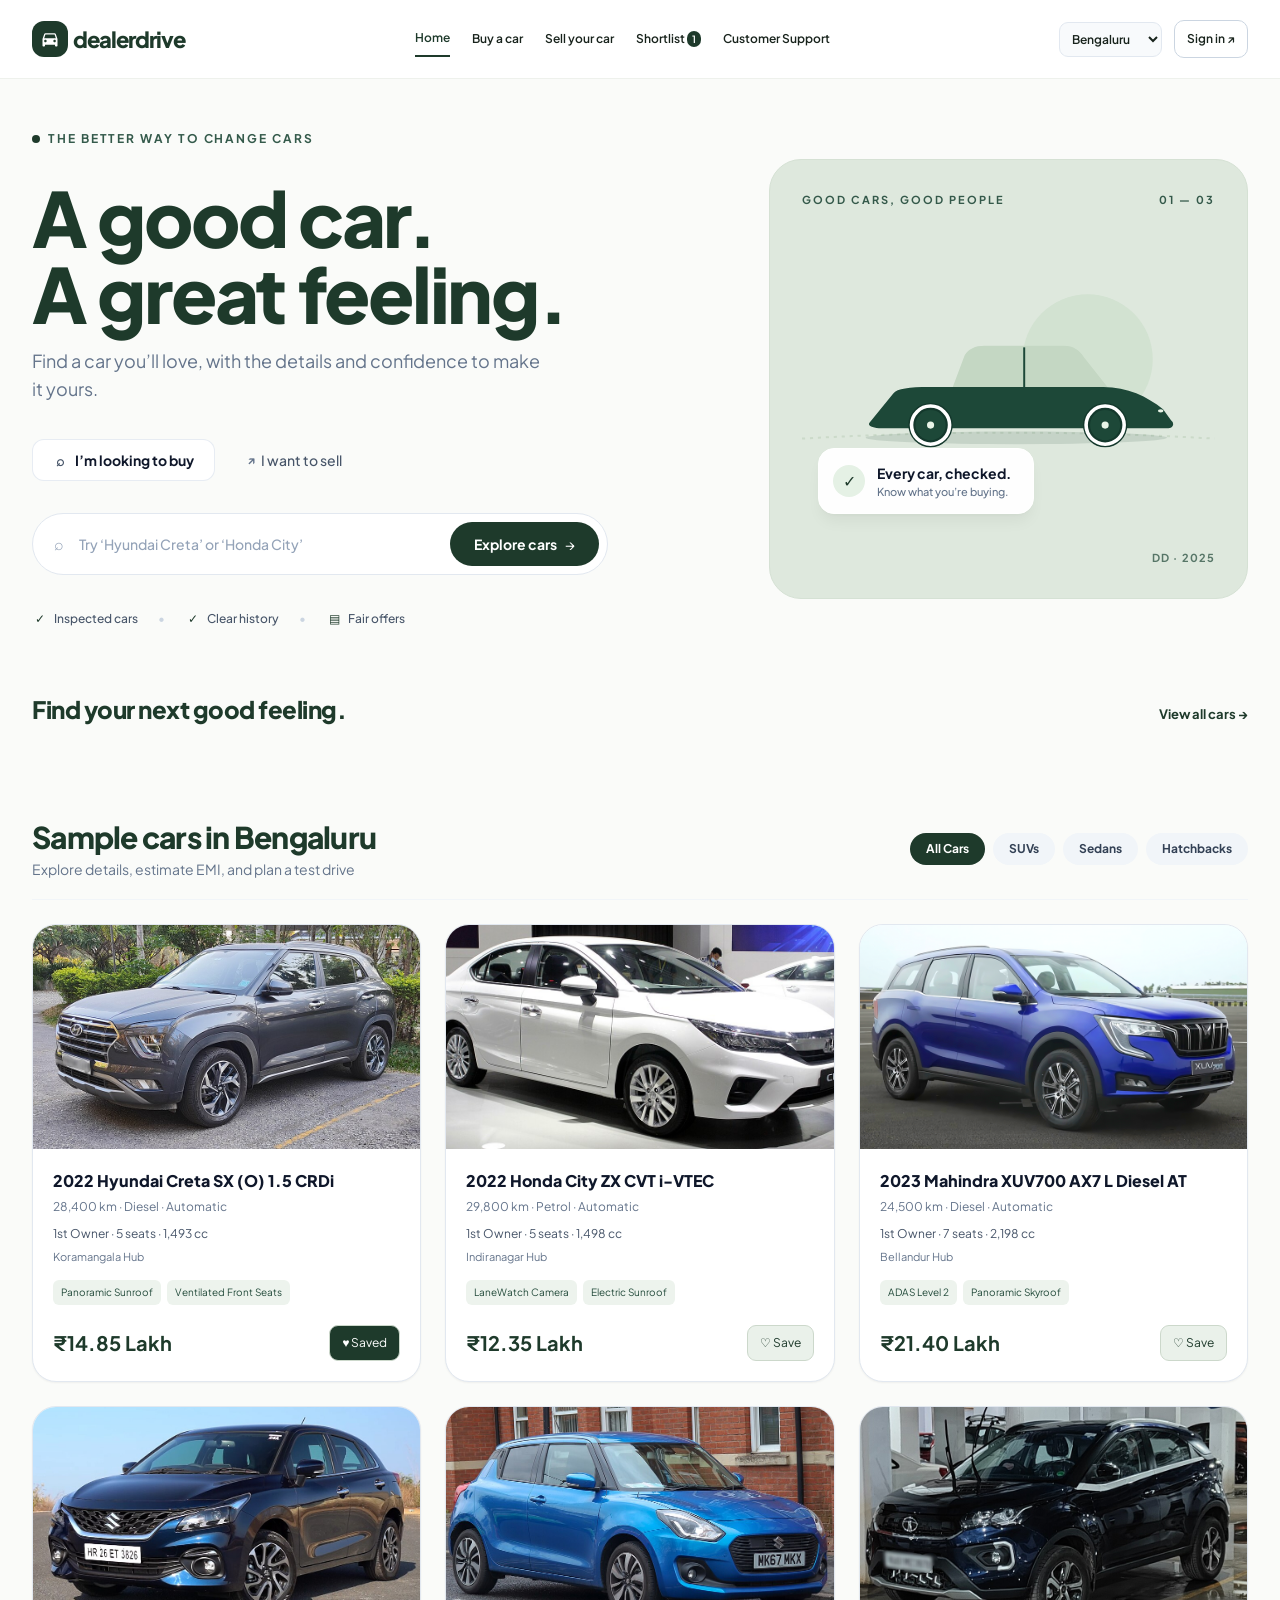
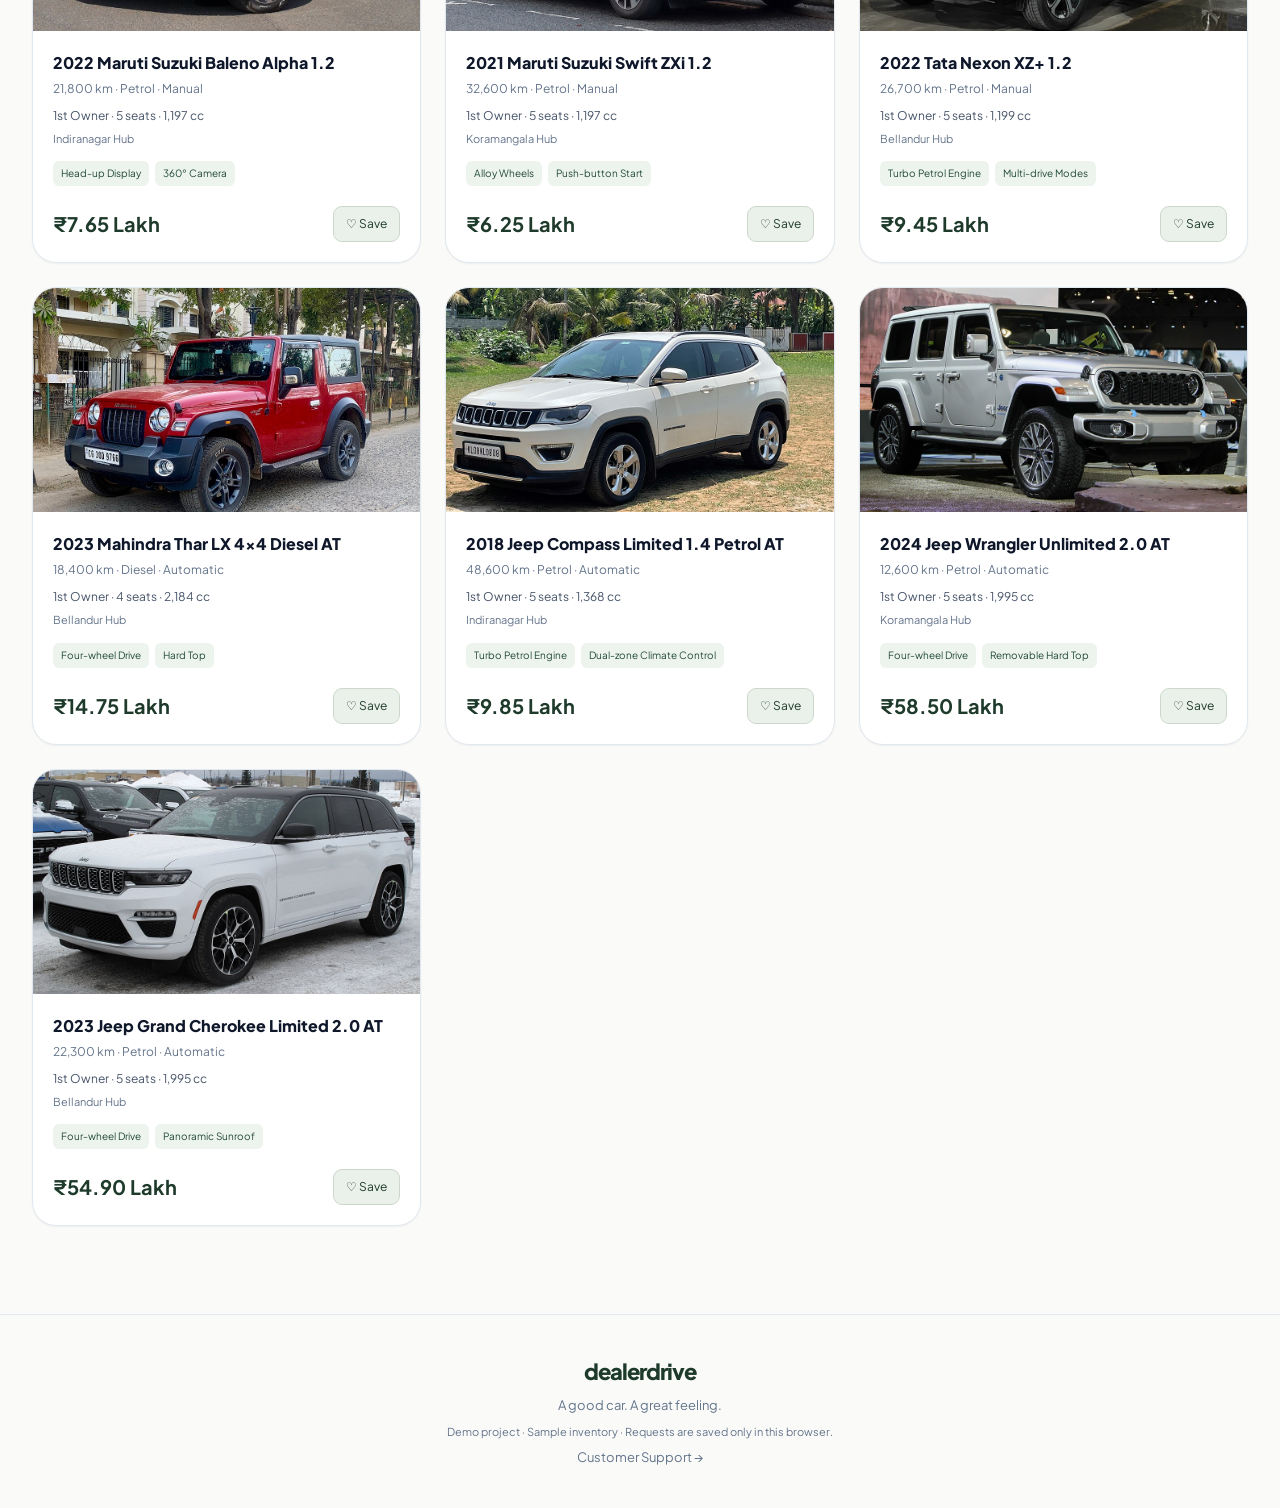
==== commit 132345f8: "Remove Services navigation and rename Customer Support" ====
--- a/index.html
+++ b/index.html
@@ -6,7 +6,7 @@
 <script defer src="js/data.js"></script><script defer src="js/shared.js"></script><script defer src="js/catalog.js"></script><script defer src="js/index.js"></script></head>
 <body data-page="index"><a class="skip-link" href="#main">Skip to content</a><header class="site-header"><div class="header-inner"><a class="brand" href="index.html"><span class="brand-icon"><svg class="w-5 h-5 fill-current" viewBox="0 0 24 24">
             <path d="M18.92 6.01C18.72 5.42 18.16 5 17.5 5h-11c-.66 0-1.21.42-1.42 1.01L3 12v8c0 .55.45 1 1 1h1c.55 0 1-.45 1-1v-1h12v1c0 .55.45 1 1 1h1c.55 0 1-.45 1-1v-8l-2.08-5.99zM6.5 16c-.83 0-1.5-.67-1.5-1.5S5.67 13 6.5 13s1.5.67 1.5 1.5S7.33 16 6.5 16zm11 0c-.83 0-1.5-.67-1.5-1.5s.67-1.5 1.5-1.5 1.5.67 1.5 1.5-.67 1.5-1.5 1.5zM5 11l1.5-4.5h11L19 11H5z"/>
-          </svg></span> dealerdrive</a><button id="menuToggle" class="menu-toggle" aria-label="Toggle navigation" aria-controls="mainNav" aria-expanded="false">☰</button><nav id="mainNav" aria-label="Main navigation"><a href="index.html" aria-current="page" >Home</a><a href="buy.html" >Buy a car</a><a href="sell.html" >Sell your car</a><a href="services.html" >Services</a><a href="shortlist.html" >Shortlist <span id="shortlistBadge">0</span></a><a href="support.html" >Support</a></nav><div class="header-actions"><label class="city-label"><span class="sr-only">Your city</span><select id="citySelect"><option>Bengaluru</option><option>Pune</option><option>Mumbai</option><option>Delhi NCR</option><option>Hyderabad</option></select></label><a class="profile-link" href="sign-in.html" id="profileLink">Sign in ↗</a></div></div></header>
+          </svg></span> dealerdrive</a><button id="menuToggle" class="menu-toggle" aria-label="Toggle navigation" aria-controls="mainNav" aria-expanded="false">☰</button><nav id="mainNav" aria-label="Main navigation"><a href="index.html" aria-current="page" >Home</a><a href="buy.html" >Buy a car</a><a href="sell.html" >Sell your car</a><a href="shortlist.html" >Shortlist <span id="shortlistBadge">0</span></a><a href="support.html" >Customer Support</a></nav><div class="header-actions"><label class="city-label"><span class="sr-only">Your city</span><select id="citySelect"><option>Bengaluru</option><option>Pune</option><option>Mumbai</option><option>Delhi NCR</option><option>Hyderabad</option></select></label><a class="profile-link" href="sign-in.html" id="profileLink">Sign in ↗</a></div></div></header>
 <main id="main" class="flex-1 max-w-7xl w-full mx-auto px-4 sm:px-6 lg:px-8 py-8 sm:py-12 space-y-12 sm:space-y-16"><section id="heroSection" class="grid grid-cols-1 lg:grid-cols-12 gap-8 lg:gap-12 items-center">
     <div class="lg:col-span-7 space-y-6 sm:space-y-8">
       <div class="flex items-center gap-2 text-xs font-bold tracking-[0.16em] text-[#345A4B] uppercase">
@@ -80,26 +80,6 @@
         <div class="text-right text-[11px] font-bold tracking-widest text-[#34594A]/80 uppercase relative z-10">DD · 2025</div>
       </div>
     </div>
-  </section><section class="border-t border-slate-100 pt-8 sm:pt-10">
-    <div class="grid grid-cols-1 sm:grid-cols-2 lg:grid-cols-4 gap-6 items-center">
-      <div class="flex items-center gap-3.5">
-        <div class="w-10 h-10 rounded-full bg-[#EBF3EB] text-forest flex items-center justify-center shrink-0"><i data-lucide="check-circle" class="w-5 h-5 stroke-[2]"></i></div>
-        <div><h4 class="text-sm font-bold text-slate-900 leading-snug">Know the car</h4><p class="text-xs text-slate-500 font-medium">Inspection details up front</p></div>
-      </div>
-      <div class="flex items-center gap-3.5">
-        <div class="w-10 h-10 rounded-full bg-[#EBF3EB] text-forest flex items-center justify-center shrink-0"><i data-lucide="users" class="w-5 h-5 stroke-[2]"></i></div>
-        <div><h4 class="text-sm font-bold text-slate-900 leading-snug">Talk to real people</h4><p class="text-xs text-slate-500 font-medium">Local dealer support</p></div>
-      </div>
-      <div class="flex items-center gap-3.5">
-        <div class="w-10 h-10 rounded-full bg-[#EBF3EB] text-forest flex items-center justify-center shrink-0"><i data-lucide="wallet" class="w-5 h-5 stroke-[2]"></i></div>
-        <div><h4 class="text-sm font-bold text-slate-900 leading-snug">Clear price</h4><p class="text-xs text-slate-500 font-medium">No confusing surprises</p></div>
-      </div>
-      <div class="lg:text-right">
-        <button data-href="services.html" class="inline-flex items-center gap-1.5 text-xs sm:text-sm font-bold text-slate-900 hover:text-forest group cursor-pointer bg-transparent border-none">
-          <span>How it works</span><span class="group-hover:translate-x-1 transition-transform">→</span>
-        </button>
-      </div>
-    </div>
   </section><div class="section-heading"><h2>Find your next good feeling.</h2><a href="buy.html">View all cars →</a></div><section id="inventorySection" class="space-y-6 pt-4">
     <div class="flex flex-col md:flex-row md:items-center justify-between gap-4 border-b border-slate-100 pb-5">
       <div>
@@ -117,5 +97,5 @@
       <!-- Rendered by JavaScript -->
     </div>
   </section></main>
-<footer><a class="brand" href="index.html">dealerdrive</a><p>A good car. A great feeling.</p><p class="demo-note">Demo project · Sample inventory · Requests are saved only in this browser.</p><a href="support.html">Customer support →</a></footer><div id="toastNotification" role="status" aria-live="polite" hidden></div></body></html>
+<footer><a class="brand" href="index.html">dealerdrive</a><p>A good car. A great feeling.</p><p class="demo-note">Demo project · Sample inventory · Requests are saved only in this browser.</p><a href="support.html">Customer Support →</a></footer><div id="toastNotification" role="status" aria-live="polite" hidden></div></body></html>
 
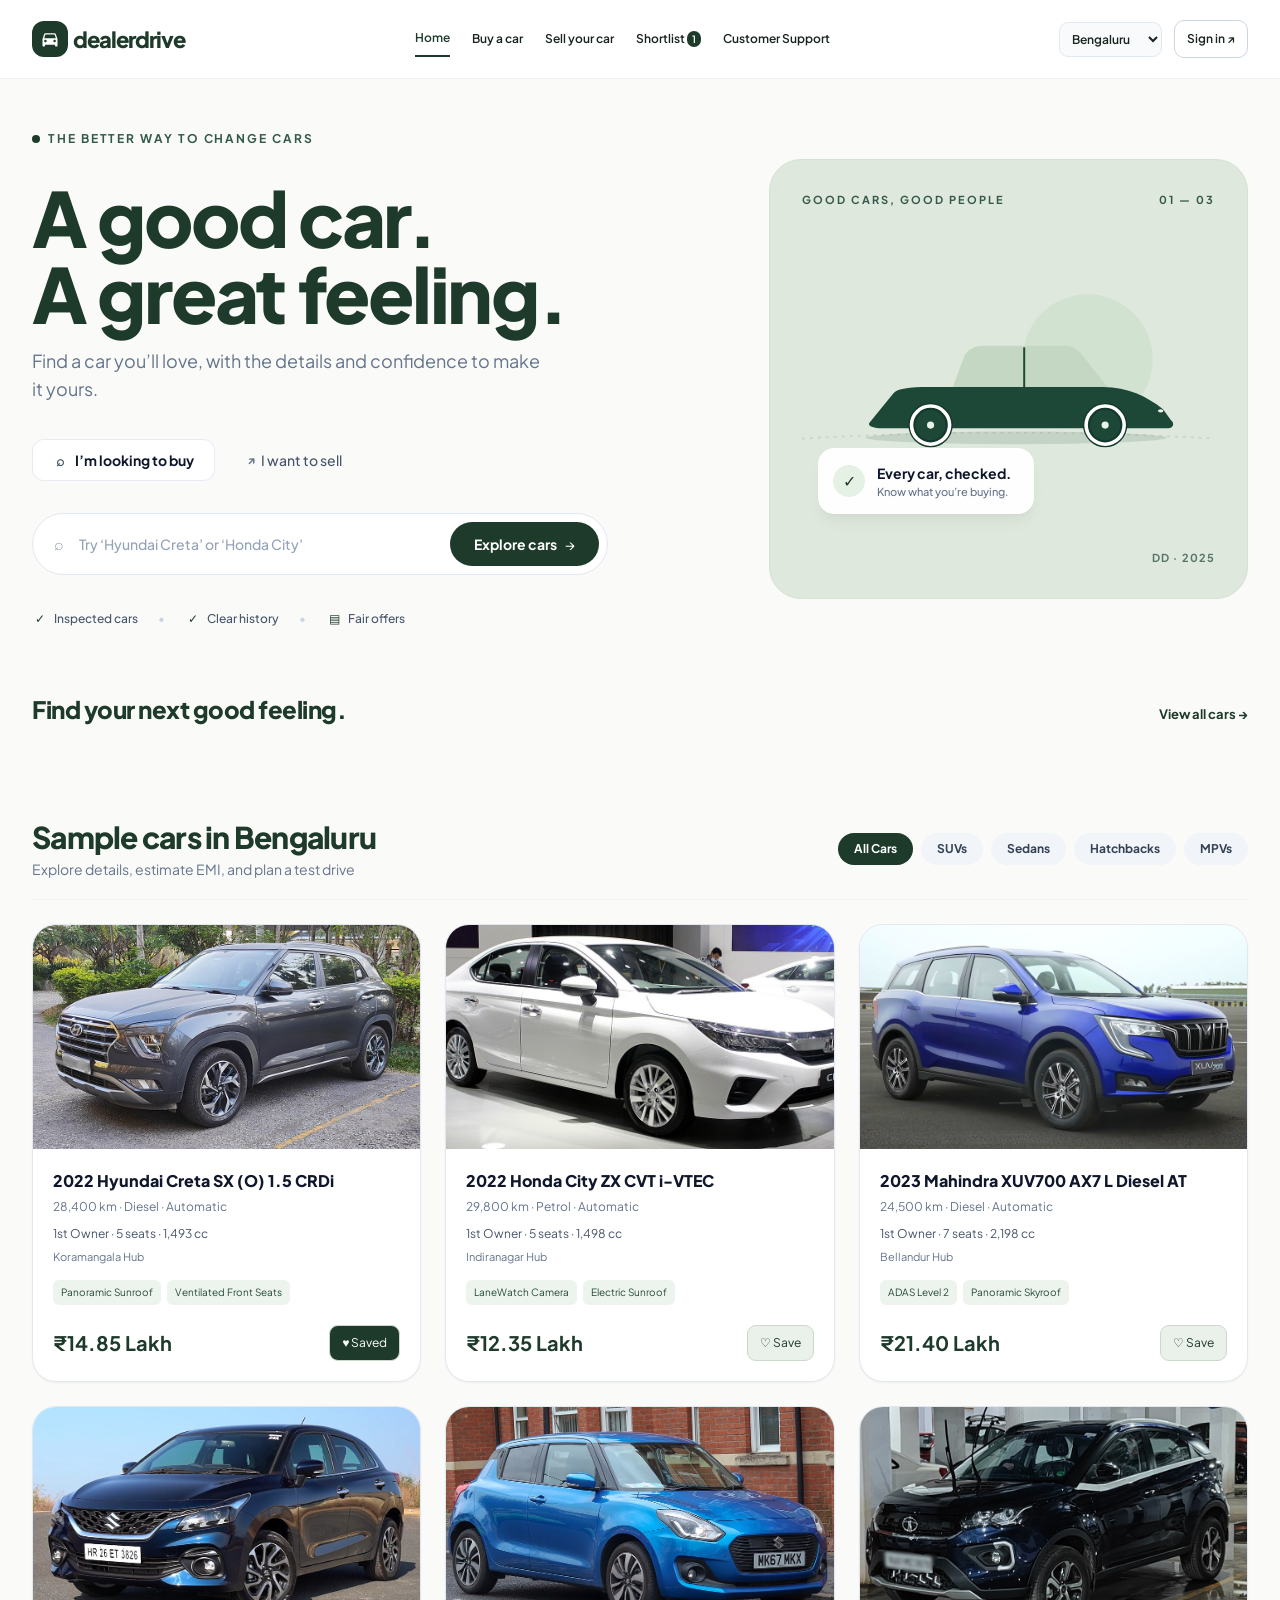
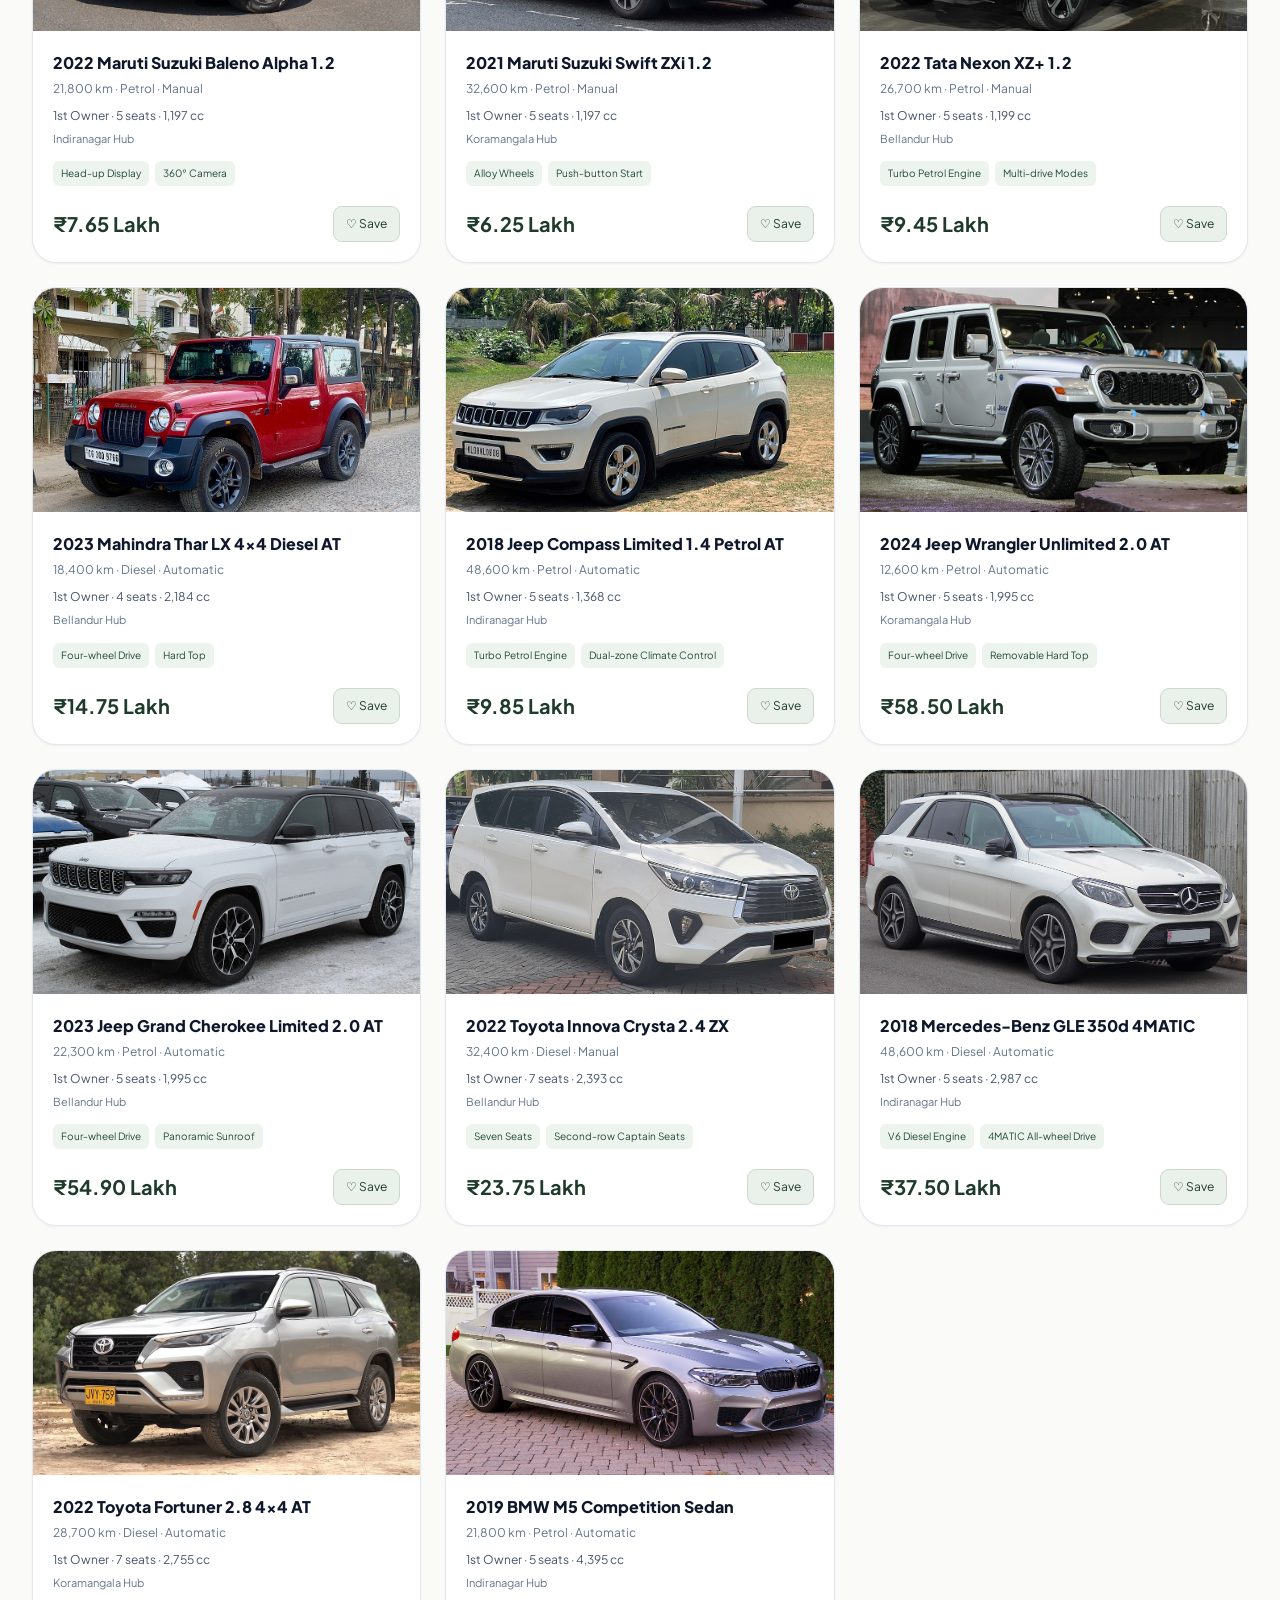
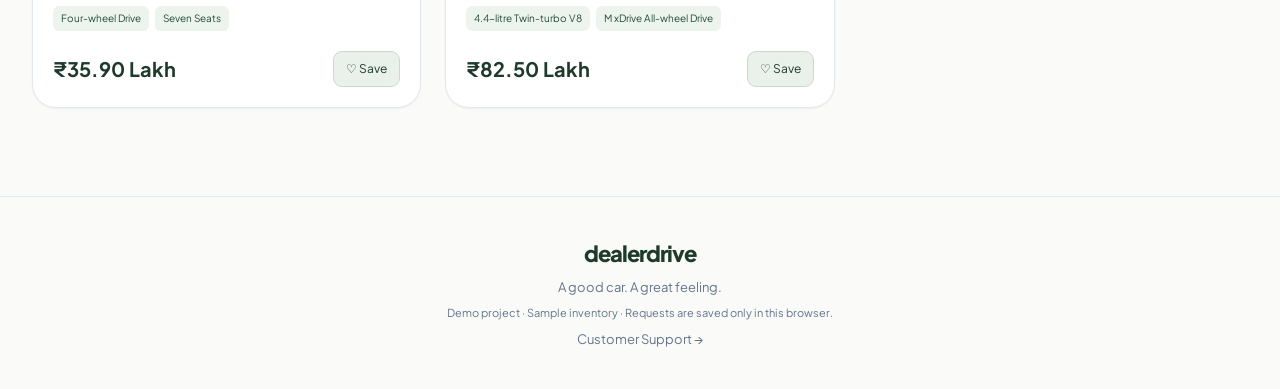
==== commit 08f5fef5: "Add Innova Crysta, GLE 350d, Fortuner and BMW M5 listings" ====
--- a/index.html
+++ b/index.html
@@ -91,6 +91,7 @@
         <button data-filter="SUV" class="body-filter-btn px-4 py-2 rounded-full text-xs font-semibold bg-slate-100 text-slate-700 hover:bg-slate-200 transition-all" data-type="SUV">SUVs</button>
         <button data-filter="Sedan" class="body-filter-btn px-4 py-2 rounded-full text-xs font-semibold bg-slate-100 text-slate-700 hover:bg-slate-200 transition-all" data-type="Sedan">Sedans</button>
         <button data-filter="Hatchback" class="body-filter-btn px-4 py-2 rounded-full text-xs font-semibold bg-slate-100 text-slate-700 hover:bg-slate-200 transition-all" data-type="Hatchback">Hatchbacks</button>
+        <button data-filter="MPV" class="body-filter-btn px-4 py-2 rounded-full text-xs font-semibold bg-slate-100 text-slate-700 hover:bg-slate-200 transition-all" data-type="MPV">MPVs</button>
       </div>
     </div>
     <div id="carsGrid" class="grid grid-cols-1 sm:grid-cols-2 lg:grid-cols-3 gap-6">
